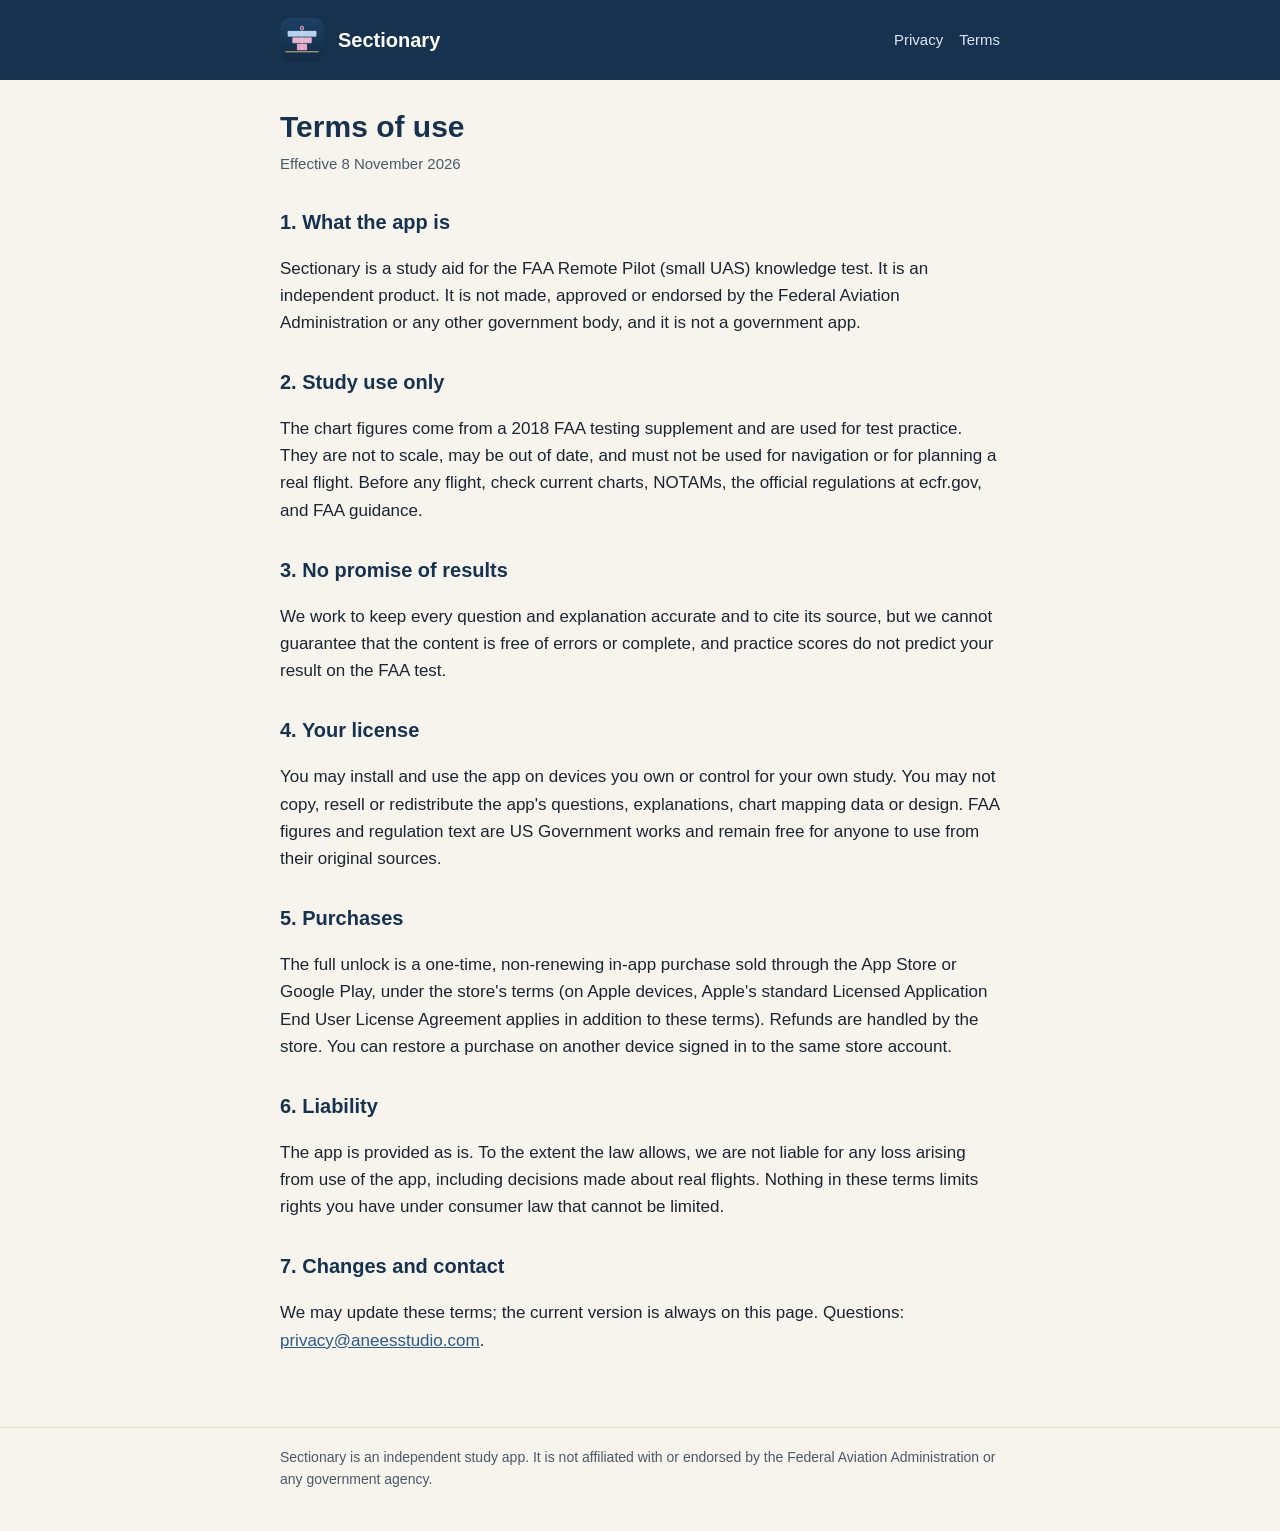
==== terms/index.html @ 148088dc "Sectionary site: privacy and terms pages" ====
<!doctype html>
<html lang="en">
<head>
<meta charset="utf-8">
<meta name="viewport" content="width=device-width, initial-scale=1">
<title>Sectionary terms of use</title>
<meta name="description" content="Terms for using the Sectionary study app.">
<link rel="icon" href="../assets/icon.png">
<link rel="stylesheet" href="../assets/sheet.css">
</head>
<body>
<header class="band"><div class="wrap">
<img src="../assets/icon.png" alt="">
<a class="home" href="../">Sectionary</a>
<nav><a href="../privacy/">Privacy</a><a href="../terms/">Terms</a></nav>
</div></header>
<main><div class="wrap">
<h1>Terms of use</h1>
<p class="stamp">Effective 8 November 2026</p>

<h2>1. What the app is</h2>
<p>Sectionary is a study aid for the FAA Remote Pilot (small UAS) knowledge test. It is an independent product. It is not made, approved or endorsed by the Federal Aviation Administration or any other government body, and it is not a government app.</p>

<h2>2. Study use only</h2>
<p>The chart figures come from a 2018 FAA testing supplement and are used for test practice. They are not to scale, may be out of date, and must not be used for navigation or for planning a real flight. Before any flight, check current charts, NOTAMs, the official regulations at ecfr.gov, and FAA guidance.</p>

<h2>3. No promise of results</h2>
<p>We work to keep every question and explanation accurate and to cite its source, but we cannot guarantee that the content is free of errors or complete, and practice scores do not predict your result on the FAA test.</p>

<h2>4. Your license</h2>
<p>You may install and use the app on devices you own or control for your own study. You may not copy, resell or redistribute the app's questions, explanations, chart mapping data or design. FAA figures and regulation text are US Government works and remain free for anyone to use from their original sources.</p>

<h2>5. Purchases</h2>
<p>The full unlock is a one-time, non-renewing in-app purchase sold through the App Store or Google Play, under the store's terms (on Apple devices, Apple's standard Licensed Application End User License Agreement applies in addition to these terms). Refunds are handled by the store. You can restore a purchase on another device signed in to the same store account.</p>

<h2>6. Liability</h2>
<p>The app is provided as is. To the extent the law allows, we are not liable for any loss arising from use of the app, including decisions made about real flights. Nothing in these terms limits rights you have under consumer law that cannot be limited.</p>

<h2>7. Changes and contact</h2>
<p>We may update these terms; the current version is always on this page. Questions: <a href="mailto:privacy@aneesstudio.com">privacy@aneesstudio.com</a>.</p>
</div></main>
<footer><div class="wrap">
Sectionary is an independent study app. It is not affiliated with or endorsed by the Federal Aviation Administration or any government agency.
</div></footer>
</body>
</html>
---- assets/sheet.css ----
:root {
  --ink: #16324f;
  --ink-soft: #2c5a86;
  --accent: #a62a66;
  --paper: #f7f4ed;
  --card: #ffffff;
  --text: #1b2430;
  --muted: #4a5868;
  --rule: #e2dccd;
}
@media (prefers-color-scheme: dark) {
  :root {
    --ink: #9ec3ea;
    --ink-soft: #9ec3ea;
    --accent: #f0a9cb;
    --paper: #0e1620;
    --card: #17222f;
    --text: #e8edf3;
    --muted: #b3c0cd;
    --rule: #263445;
  }
}
* { box-sizing: border-box; }
html { -webkit-text-size-adjust: 100%; }
body {
  margin: 0;
  background: var(--paper);
  color: var(--text);
  font: 17px/1.6 "Atkinson Hyperlegible", -apple-system, "Segoe UI", Roboto, sans-serif;
}
.band { background: var(--ink); color: #fff; }
@media (prefers-color-scheme: dark) { .band { background: #16324f; } }
.wrap { max-width: 760px; margin: 0 auto; padding: 0 20px; }
header.band .wrap { display: flex; align-items: center; gap: 14px; padding-top: 18px; padding-bottom: 18px; }
header img { width: 44px; height: 44px; border-radius: 10px; }
header a.home { color: #fff; text-decoration: none; font-weight: 700; font-size: 20px; }
nav { margin-left: auto; display: flex; gap: 16px; flex-wrap: wrap; }
nav a { color: #dbe7f4; text-decoration: none; font-size: 15px; }
nav a:hover { text-decoration: underline; }
main { padding: 28px 0 56px; }
h1 { font-size: 30px; line-height: 1.25; margin: 0 0 6px; color: var(--ink); }
h2 { font-size: 20px; margin: 30px 0 8px; color: var(--ink); }
.stamp { color: var(--muted); font-size: 15px; margin: 0 0 22px; }
.card { background: var(--card); border: 1px solid var(--rule); border-radius: 14px; padding: 18px 20px; margin: 18px 0; }
.card.note { border-left: 4px solid var(--accent); }
a { color: var(--ink-soft); }
table { border-collapse: collapse; width: 100%; font-size: 15px; }
th, td { text-align: left; padding: 8px 10px; border-bottom: 1px solid var(--rule); vertical-align: top; }
footer { border-top: 1px solid var(--rule); color: var(--muted); font-size: 14px; padding: 18px 0 40px; }
.feature { display: grid; grid-template-columns: 1fr; gap: 12px; }
@media (min-width: 640px) { .feature { grid-template-columns: 1fr 1fr 1fr; } }
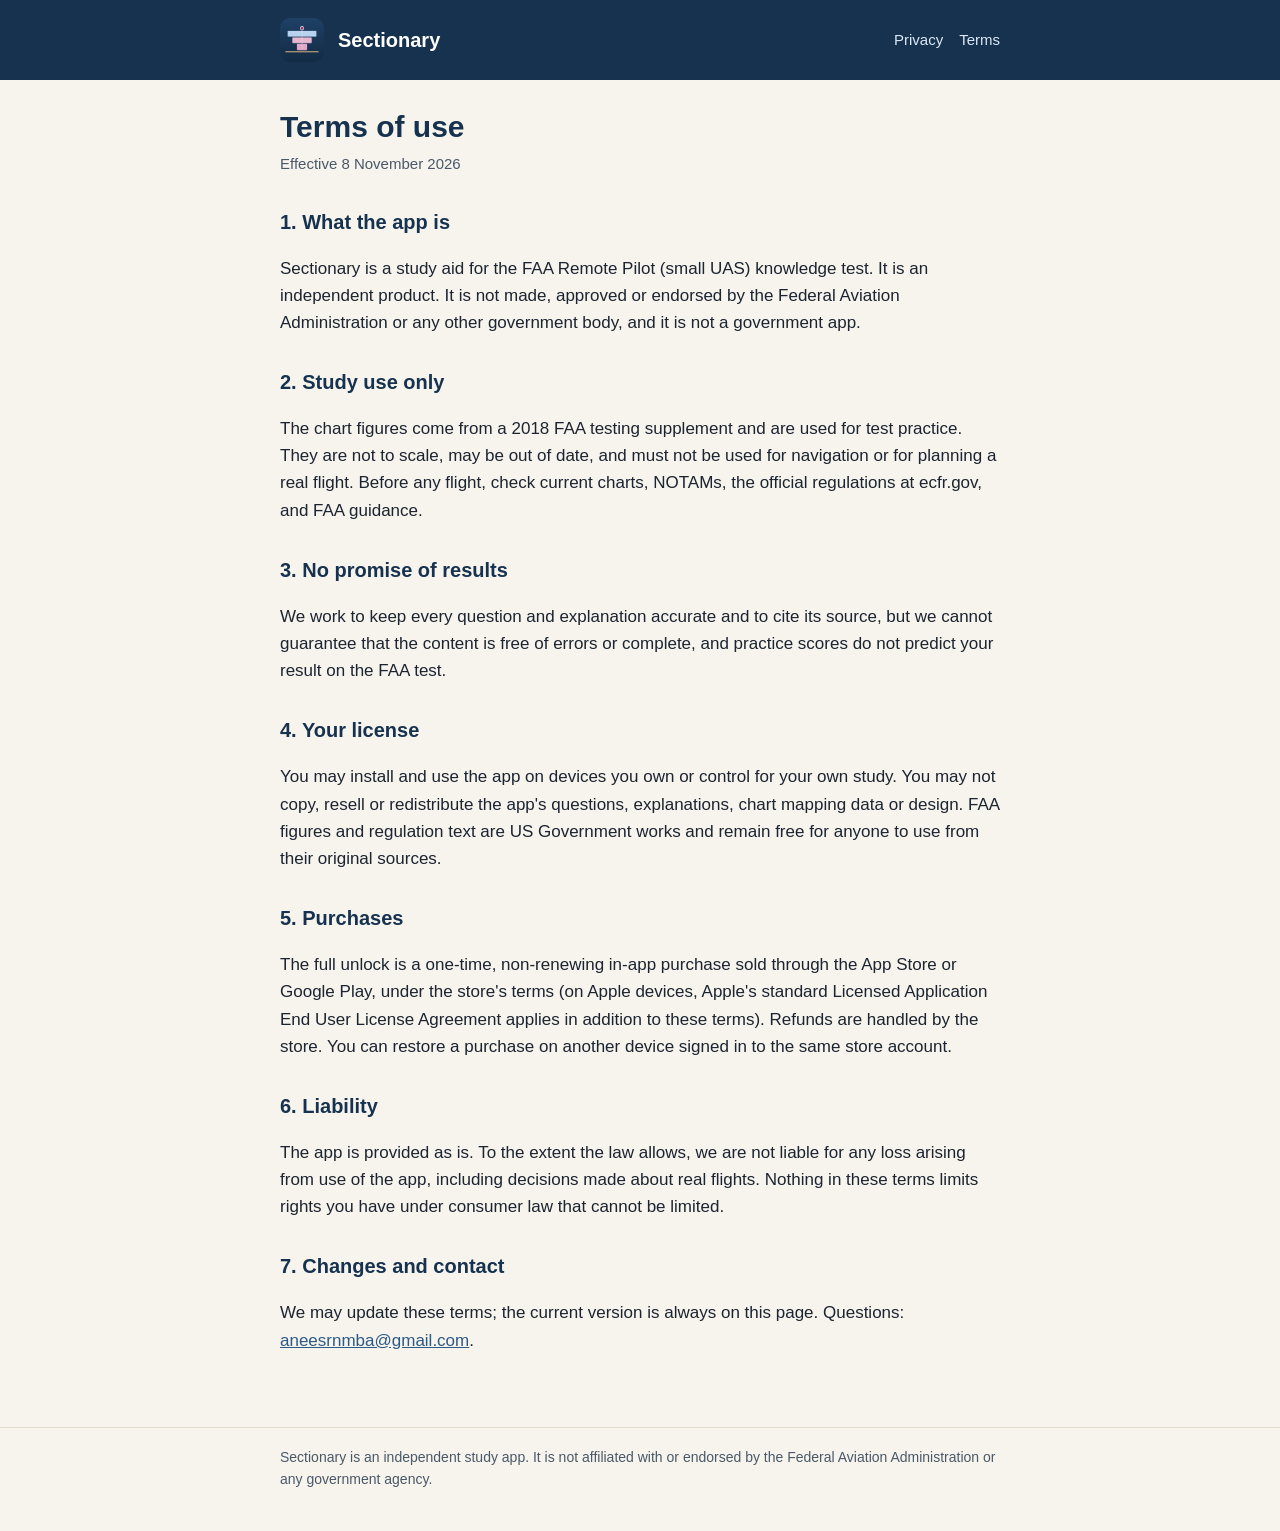
==== commit 037546d8: "Contact email" ====
--- a/terms/index.html
+++ b/terms/index.html
@@ -37,7 +37,7 @@
 <p>The app is provided as is. To the extent the law allows, we are not liable for any loss arising from use of the app, including decisions made about real flights. Nothing in these terms limits rights you have under consumer law that cannot be limited.</p>
 
 <h2>7. Changes and contact</h2>
-<p>We may update these terms; the current version is always on this page. Questions: <a href="mailto:privacy@aneesstudio.com">privacy@aneesstudio.com</a>.</p>
+<p>We may update these terms; the current version is always on this page. Questions: <a href="mailto:aneesrnmba@gmail.com">aneesrnmba@gmail.com</a>.</p>
 </div></main>
 <footer><div class="wrap">
 Sectionary is an independent study app. It is not affiliated with or endorsed by the Federal Aviation Administration or any government agency.
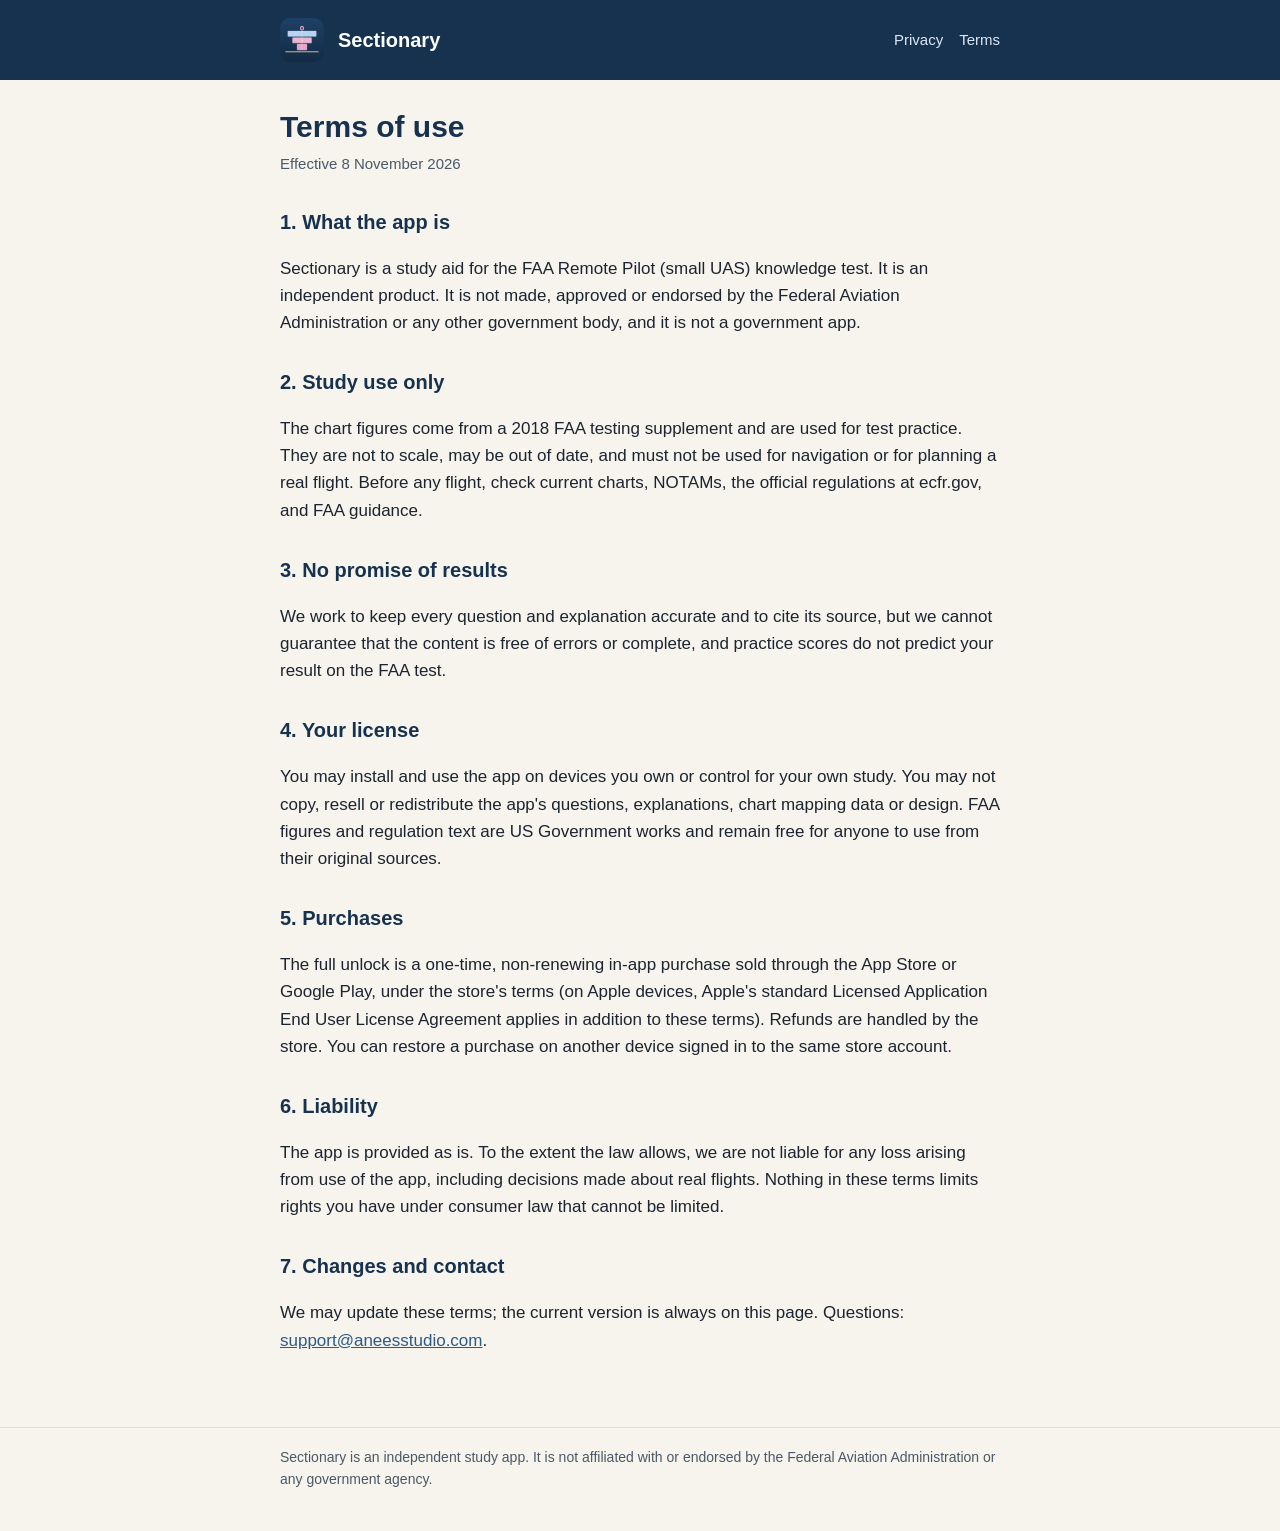
==== commit e6c9e848: "Point the contact links at support@aneesstudio.com The privacy and terms pages still gave a personal" ====
--- a/terms/index.html
+++ b/terms/index.html
@@ -37,7 +37,7 @@
 <p>The app is provided as is. To the extent the law allows, we are not liable for any loss arising from use of the app, including decisions made about real flights. Nothing in these terms limits rights you have under consumer law that cannot be limited.</p>
 
 <h2>7. Changes and contact</h2>
-<p>We may update these terms; the current version is always on this page. Questions: <a href="mailto:aneesrnmba@gmail.com">aneesrnmba@gmail.com</a>.</p>
+<p>We may update these terms; the current version is always on this page. Questions: <a href="mailto:support@aneesstudio.com">support@aneesstudio.com</a>.</p>
 </div></main>
 <footer><div class="wrap">
 Sectionary is an independent study app. It is not affiliated with or endorsed by the Federal Aviation Administration or any government agency.
